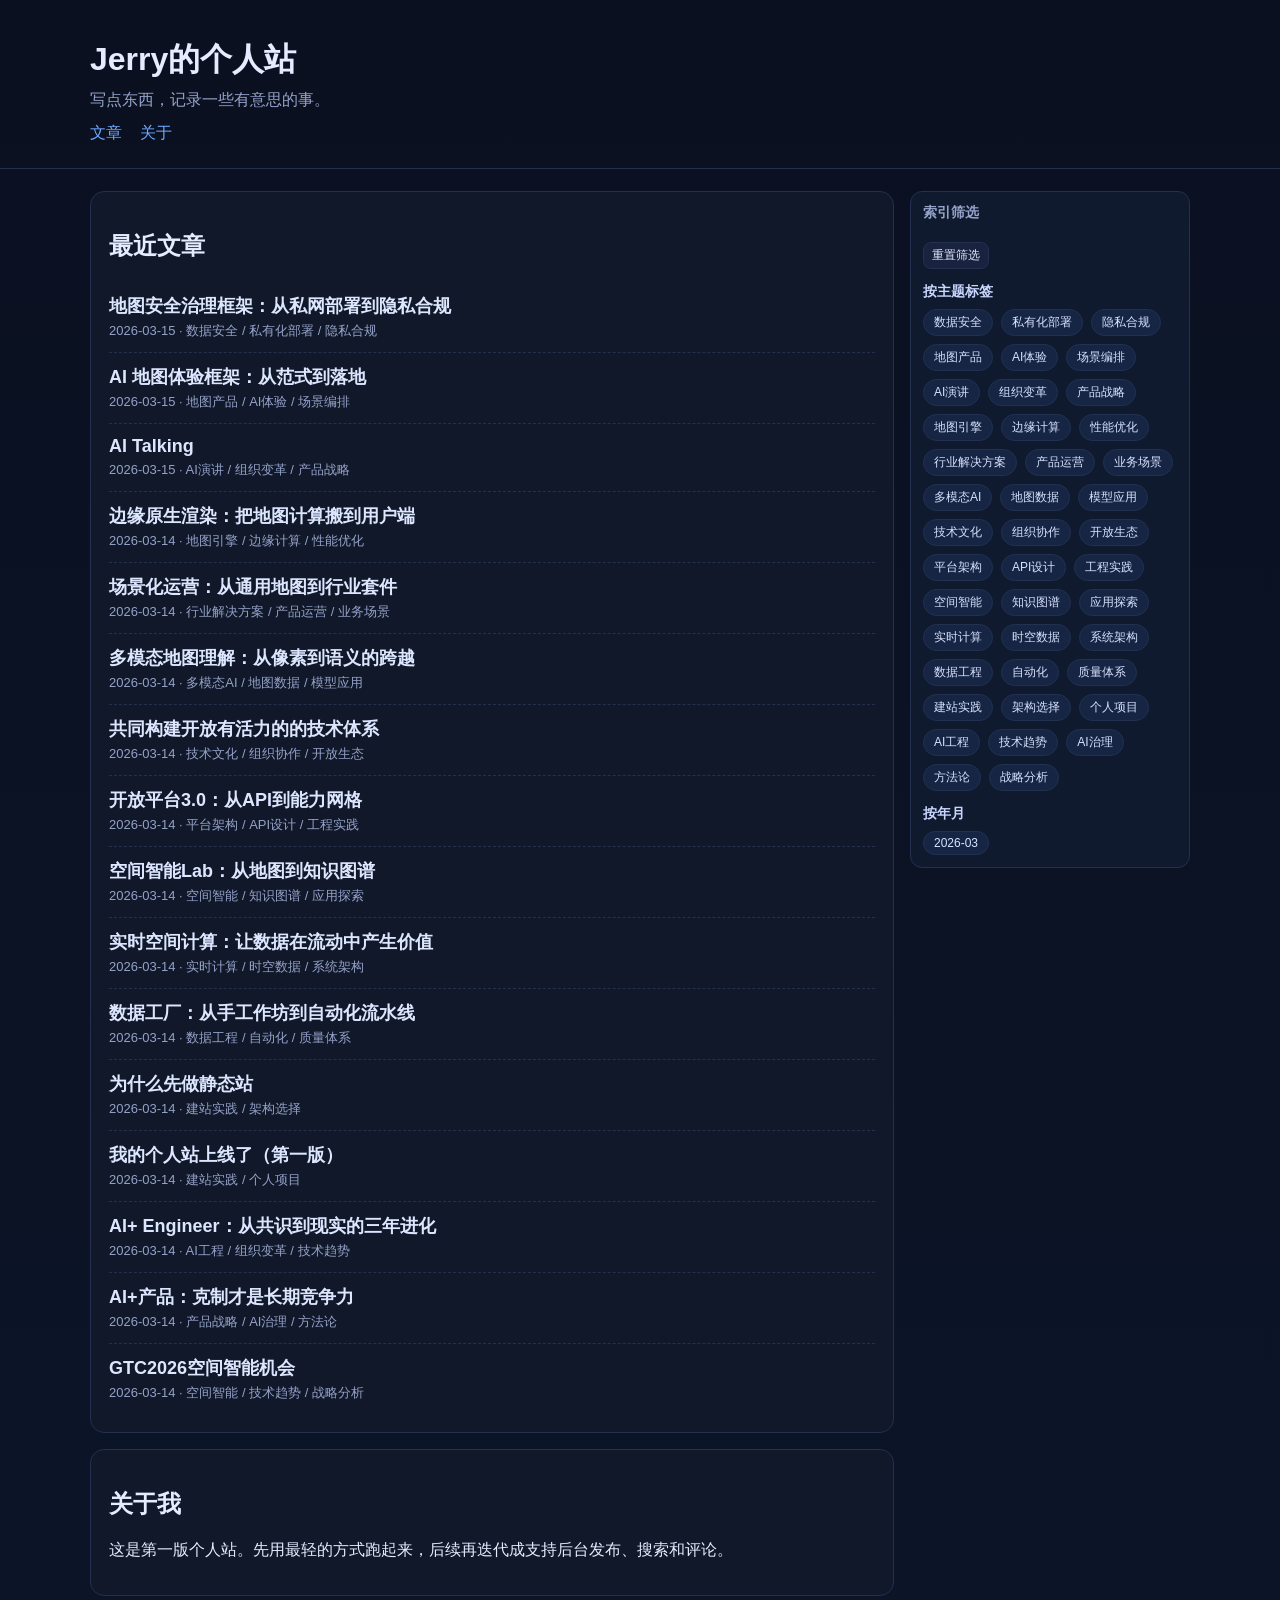
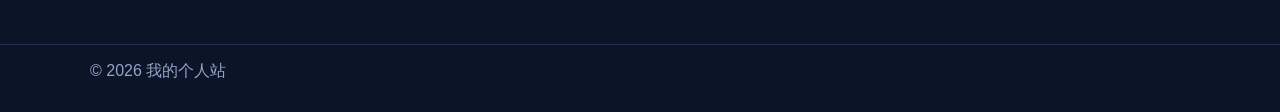
==== index.html @ ef5a6cdb "feat: embed slides inside notes viewer while keeping site header and tag index" ====
<!doctype html>
<html lang="zh-CN">
<head>
  <meta charset="UTF-8" />
  <meta name="viewport" content="width=device-width, initial-scale=1.0" />
  <title>Jerry的个人站</title>
  <meta name="description" content="记录想法、项目和日常笔记" />
  <meta http-equiv="Cache-Control" content="no-cache, no-store, must-revalidate" />
  <meta http-equiv="Pragma" content="no-cache" />
  <meta http-equiv="Expires" content="0" />
  <link rel="stylesheet" href="./styles.css?v=202603151130" />
</head>
<body>
  <header class="site-header">
    <div class="container">
      <h1>Jerry的个人站</h1>
      <p>写点东西，记录一些有意思的事。</p>
      <nav>
        <a href="#posts">文章</a>
        <a href="#about">关于</a>
      </nav>
    </div>
  </header>

  <main class="container main-layout">
    <section class="content-column">
      <section id="posts" class="card">
        <h2>最近文章</h2>
        <ul id="post-list" class="post-list"></ul>
      </section>

      <section id="viewer" class="card hidden">
        <button id="back-btn" class="btn">← 返回列表</button>
        <article id="post-content" class="markdown-body"></article>
      </section>

      <section id="about" class="card">
        <h2>关于我</h2>
        <p>这是第一版个人站。先用最轻的方式跑起来，后续再迭代成支持后台发布、搜索和评论。</p>
      </section>
    </section>

    <aside class="index-panel">
      <div class="filter-title">索引筛选</div>
      <button id="reset-filter" class="btn btn-small">重置筛选</button>

      <h3>按主题标签</h3>
      <div id="tag-filter" class="chips"></div>

      <h3>按年月</h3>
      <div id="month-filter" class="chips"></div>
    </aside>
  </main>

  <footer class="site-footer">
    <div class="container">© <span id="year"></span> 我的个人站</div>
  </footer>

  <script src="./app.js?v=202603151130"></script>
</body>
</html>
---- styles.css ----
:root {
  --bg: #0b1220;
  --card: #121b2e;
  --text: #e6ecff;
  --muted: #95a2c9;
  --accent: #6ea8ff;
  --border: #23304f;
}
* { box-sizing: border-box; }
body {
  margin: 0;
  font-family: -apple-system, BlinkMacSystemFont, "Segoe UI", Roboto, "PingFang SC", "Microsoft YaHei", sans-serif;
  background: linear-gradient(180deg, #0a1020, #0c1528);
  color: var(--text);
}
.container { width: min(1100px, 94vw); margin: 0 auto; }
.site-header {
  border-bottom: 1px solid var(--border);
  padding: 38px 0 24px;
}
.site-header h1 { margin: 0 0 8px; }
.site-header p { margin: 0 0 12px; color: var(--muted); }
.site-header nav a {
  color: var(--accent);
  text-decoration: none;
  margin-right: 14px;
}
.main-layout {
  padding: 22px 0 48px;
  display: grid;
  grid-template-columns: minmax(0, 1fr) 280px;
  gap: 16px;
  align-items: start;
}

.content-column {
  display: grid;
  gap: 16px;
}

.card {
  background: color-mix(in srgb, var(--card) 90%, black 10%);
  border: 1px solid var(--border);
  border-radius: 14px;
  padding: 18px;
}
.post-list { list-style: none; margin: 0; padding: 0; }
.post-list li { padding: 12px 0; border-bottom: 1px dashed var(--border); }
.post-list li:last-child { border-bottom: none; }
.post-link { color: #dce6ff; text-decoration: none; font-size: 18px; font-weight: 600; }
.post-meta { color: var(--muted); font-size: 13px; margin-top: 4px; }
.btn {
  border: 1px solid var(--border);
  border-radius: 8px;
  padding: 6px 10px;
  background: #17233f;
  color: var(--text);
  cursor: pointer;
}
.hidden { display: none; }
.markdown-body {
  font-size: 17px;
  line-height: 1.95;
  color: #e7edff;
}

.markdown-body h1,
.markdown-body h2,
.markdown-body h3,
.markdown-body h4 {
  margin: 1.4em 0 0.6em;
  line-height: 1.35;
  color: #f2f6ff;
}

.markdown-body h1 {
  font-size: 32px;
}

.markdown-body h2 {
  font-size: 24px;
  padding-bottom: 0.2em;
  border-bottom: 1px solid rgba(110, 168, 255, 0.25);
}

.markdown-body h3 {
  font-size: 20px;
}

.markdown-body p {
  margin: 0 0 1.05em;
  letter-spacing: 0.15px;
}

.markdown-body ul,
.markdown-body ol {
  line-height: 1.9;
  padding-left: 1.5em;
  margin: 0.5em 0 1em;
}

.markdown-body li {
  margin-bottom: 0.45em;
}

.markdown-body blockquote {
  margin: 1.15em 0;
  padding: 0.75em 1em;
  border-left: 3px solid var(--accent);
  background: #0f1a31;
  color: #d7e4ff;
  border-radius: 8px;
}

.markdown-body pre {
  background: #0c1324;
  border: 1px solid var(--border);
  padding: 14px;
  overflow: auto;
  border-radius: 10px;
  line-height: 1.7;
  margin: 0.9em 0 1.1em;
}

.markdown-body code {
  font-family: Consolas, Menlo, monospace;
}

.markdown-body :not(pre) > code {
  background: rgba(110, 168, 255, 0.16);
  border: 1px solid rgba(110, 168, 255, 0.28);
  border-radius: 6px;
  padding: 1px 6px;
  font-size: 0.9em;
}

.markdown-body a {
  color: #86b6ff;
  text-decoration: none;
  border-bottom: 1px dashed rgba(134, 182, 255, 0.5);
}

.markdown-body a:hover {
  color: #a7cbff;
}

.slide-embed-wrap {
  display: grid;
  gap: 10px;
}

.slide-embed-toolbar {
  display: flex;
  justify-content: flex-end;
}

.slide-embed-iframe {
  width: 100%;
  aspect-ratio: 16 / 9;
  border: 1px solid var(--border);
  border-radius: 12px;
  background: #0a1020;
}

.posts-grid {
  display: grid;
  grid-template-columns: minmax(0, 1fr) 290px;
  gap: 18px;
  align-items: start;
}

.index-panel {
  position: sticky;
  top: 14px;
  border: 1px solid var(--border);
  border-radius: 12px;
  padding: 14px;
  background: #0f172b;
}

.index-panel h3 {
  margin: 14px 0 10px;
  font-size: 14px;
  color: #b9c8ef;
}

.filter-title {
  font-size: 16px;
  font-weight: 700;
}

.chips {
  display: flex;
  flex-wrap: wrap;
  gap: 8px;
}

.chip {
  border: 1px solid var(--border);
  background: #17233f;
  color: #cfe0ff;
  padding: 4px 9px;
  border-radius: 999px;
  font-size: 12px;
  cursor: pointer;
}

.chip.active {
  border-color: var(--accent);
  background: #22437d;
  color: #fff;
}

.btn-small {
  margin-top: 10px;
  padding: 4px 8px;
  font-size: 12px;
}

.index-panel {
  position: sticky;
  top: 14px;
  border: 1px solid var(--border);
  border-radius: 12px;
  padding: 12px;
  background: #101a2f;
}

.index-panel .filter-title {
  font-size: 14px;
  color: var(--muted);
  margin-bottom: 10px;
}

.index-panel h3 {
  margin: 14px 0 8px;
  font-size: 14px;
  color: #c9d7ff;
}

.btn-small {
  font-size: 12px;
  padding: 4px 8px;
}

.chips {
  display: flex;
  flex-wrap: wrap;
  gap: 8px;
}

.chip {
  border: 1px solid var(--border);
  background: #162544;
  color: #d7e2ff;
  border-radius: 999px;
  padding: 4px 10px;
  font-size: 12px;
  cursor: pointer;
}

.chip.active {
  border-color: #6ea8ff;
  background: #214a86;
  color: #fff;
}

@media (max-width: 900px) {
  .main-layout {
    grid-template-columns: 1fr;
  }

  .index-panel {
    position: static;
    order: -1;
  }
}

.site-footer {
  border-top: 1px solid var(--border);
  color: var(--muted);
  padding: 16px 0 30px;
}

@media (max-width: 980px) {
  .posts-grid {
    grid-template-columns: 1fr;
  }

  .index-panel {
    position: static;
  }
}
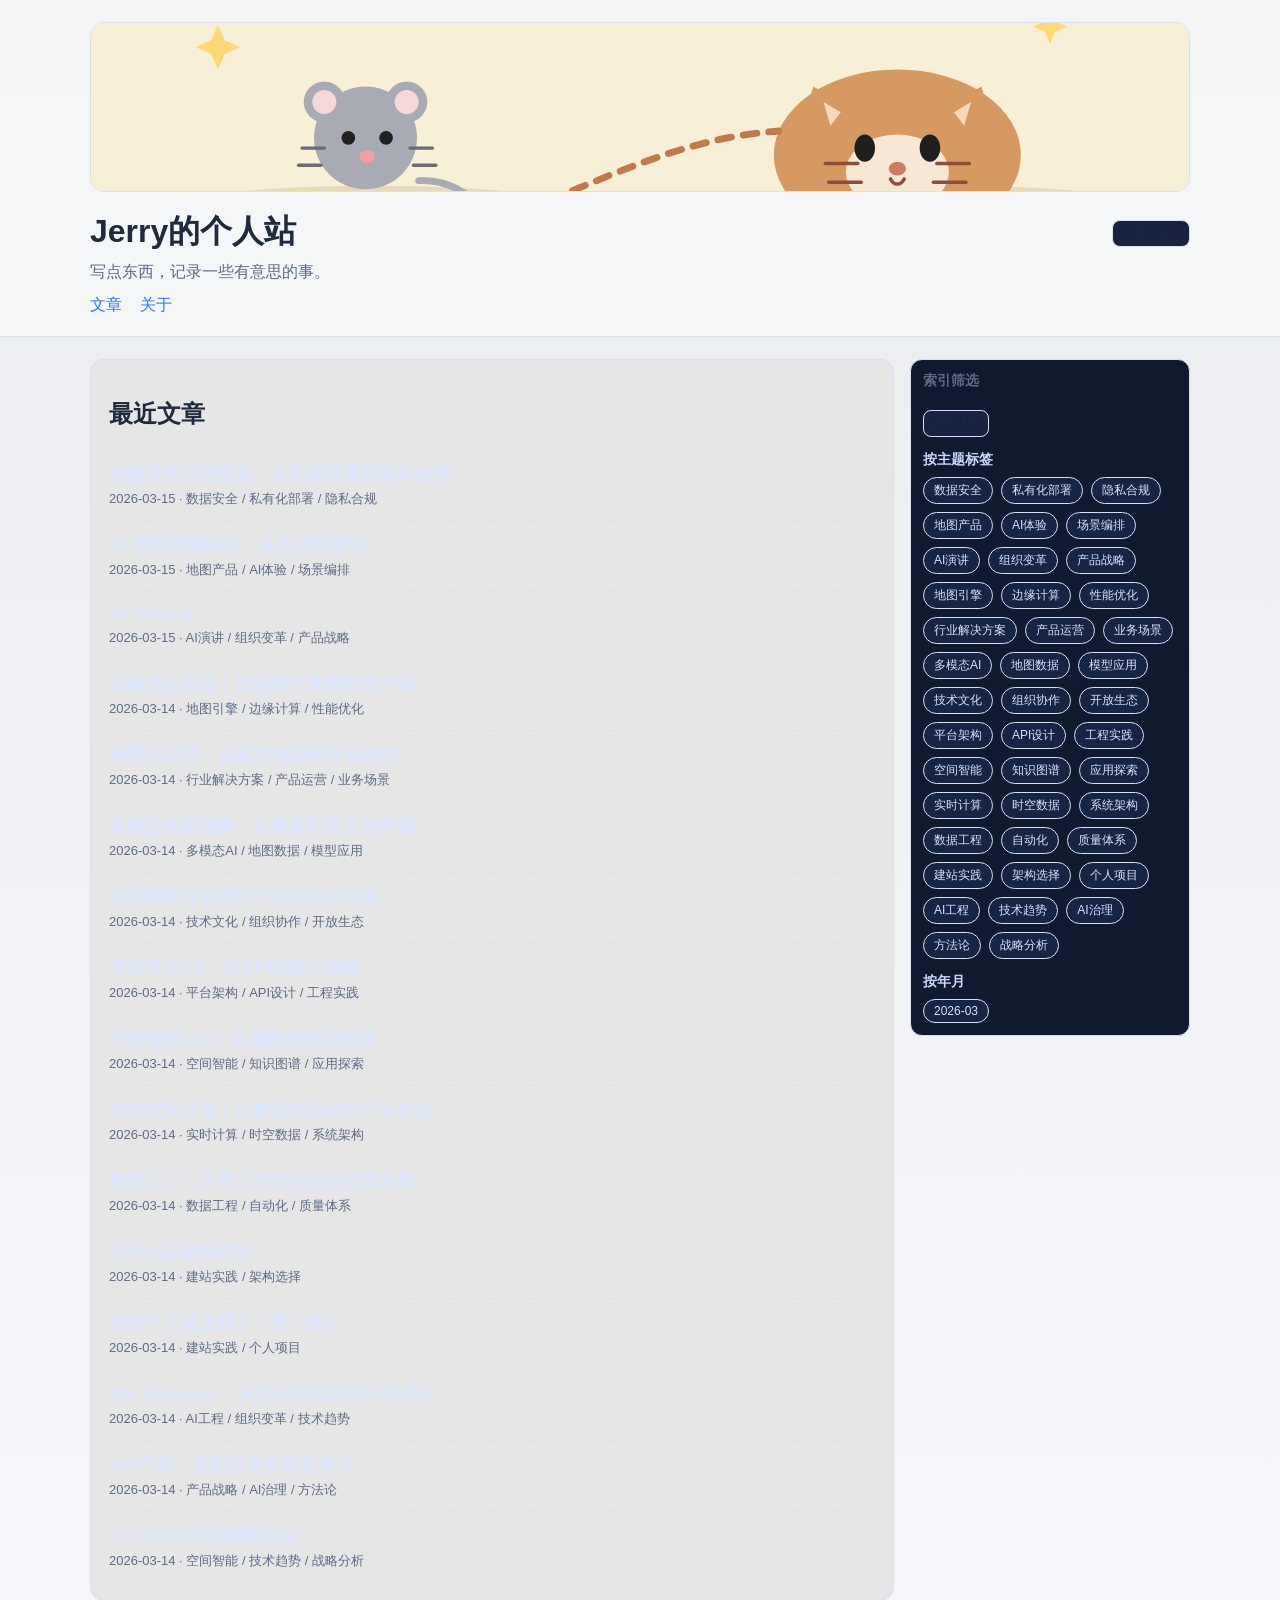
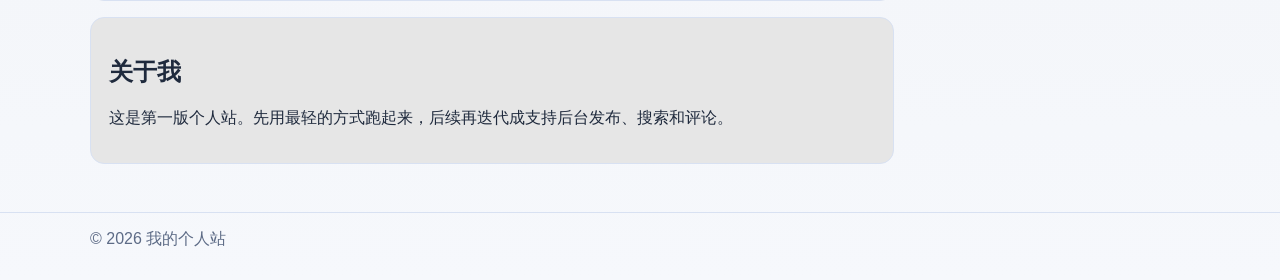
==== commit c627d195: "feat: add original cartoon header, mouse favicon, and auto day/night theme toggle" ====
--- a/index.html
+++ b/index.html
@@ -8,13 +8,20 @@
   <meta http-equiv="Cache-Control" content="no-cache, no-store, must-revalidate" />
   <meta http-equiv="Pragma" content="no-cache" />
   <meta http-equiv="Expires" content="0" />
-  <link rel="stylesheet" href="./styles.css?v=202603151130" />
+  <link rel="icon" type="image/svg+xml" href="./assets/mouse-favicon.svg" />
+  <link rel="stylesheet" href="./styles.css?v=202603151210" />
 </head>
 <body>
   <header class="site-header">
     <div class="container">
-      <h1>Jerry的个人站</h1>
-      <p>写点东西，记录一些有意思的事。</p>
+      <img class="header-banner" src="./assets/cat-mouse-banner.svg" alt="卡通风格猫追老鼠横幅插画（原创）" />
+      <div class="site-title-row">
+        <div>
+          <h1>Jerry的个人站</h1>
+          <p>写点东西，记录一些有意思的事。</p>
+        </div>
+        <button id="theme-toggle" class="btn btn-small" type="button">主题：自动</button>
+      </div>
       <nav>
         <a href="#posts">文章</a>
         <a href="#about">关于</a>
@@ -30,7 +37,11 @@
       </section>
 
       <section id="viewer" class="card hidden">
-        <button id="back-btn" class="btn">← 返回列表</button>
+        <div class="viewer-toolbar">
+          <button id="back-btn" class="btn">← 返回列表</button>
+          <button id="export-pdf-btn" class="btn btn-small">导出PDF</button>
+          <button id="wechat-btn" class="btn btn-small">公众号稿</button>
+        </div>
         <article id="post-content" class="markdown-body"></article>
       </section>
 
@@ -56,6 +67,6 @@
     <div class="container">© <span id="year"></span> 我的个人站</div>
   </footer>
 
-  <script src="./app.js?v=202603151130"></script>
+  <script src="./app.js?v=202603151210"></script>
 </body>
 </html>
--- a/styles.css
+++ b/styles.css
@@ -5,19 +5,49 @@
   --muted: #95a2c9;
   --accent: #6ea8ff;
   --border: #23304f;
-}
+  --header-bg: transparent;
+}
+
+body[data-theme='light'] {
+  --bg: #f6f8fc;
+  --card: #ffffff;
+  --text: #1f2a3d;
+  --muted: #5d6b86;
+  --accent: #2f73ff;
+  --border: #d8e1f2;
+  --header-bg: rgba(255,255,255,0.45);
+}
+
 * { box-sizing: border-box; }
 body {
   margin: 0;
   font-family: -apple-system, BlinkMacSystemFont, "Segoe UI", Roboto, "PingFang SC", "Microsoft YaHei", sans-serif;
-  background: linear-gradient(180deg, #0a1020, #0c1528);
+  background: linear-gradient(180deg, color-mix(in srgb, var(--bg) 95%, #000 5%), var(--bg));
   color: var(--text);
 }
 .container { width: min(1100px, 94vw); margin: 0 auto; }
 .site-header {
   border-bottom: 1px solid var(--border);
-  padding: 38px 0 24px;
-}
+  padding: 22px 0 20px;
+  background: var(--header-bg);
+}
+
+.header-banner {
+  width: 100%;
+  max-height: 170px;
+  object-fit: cover;
+  border: 1px solid var(--border);
+  border-radius: 14px;
+  margin-bottom: 14px;
+}
+
+.site-title-row {
+  display: flex;
+  justify-content: space-between;
+  align-items: flex-start;
+  gap: 10px;
+}
+
 .site-header h1 { margin: 0 0 8px; }
 .site-header p { margin: 0 0 12px; color: var(--muted); }
 .site-header nav a {
@@ -144,14 +174,15 @@
   color: #a7cbff;
 }
 
+.viewer-toolbar {
+  display: flex;
+  gap: 8px;
+  align-items: center;
+  margin-bottom: 12px;
+}
+
 .slide-embed-wrap {
   display: grid;
-  gap: 10px;
-}
-
-.slide-embed-toolbar {
-  display: flex;
-  justify-content: flex-end;
 }
 
 .slide-embed-iframe {
@@ -160,6 +191,7 @@
   border: 1px solid var(--border);
   border-radius: 12px;
   background: #0a1020;
+  overflow: hidden;
 }
 
 .posts-grid {
@@ -270,6 +302,10 @@
     grid-template-columns: 1fr;
   }
 
+  .site-title-row {
+    flex-direction: column;
+  }
+
   .index-panel {
     position: static;
     order: -1;
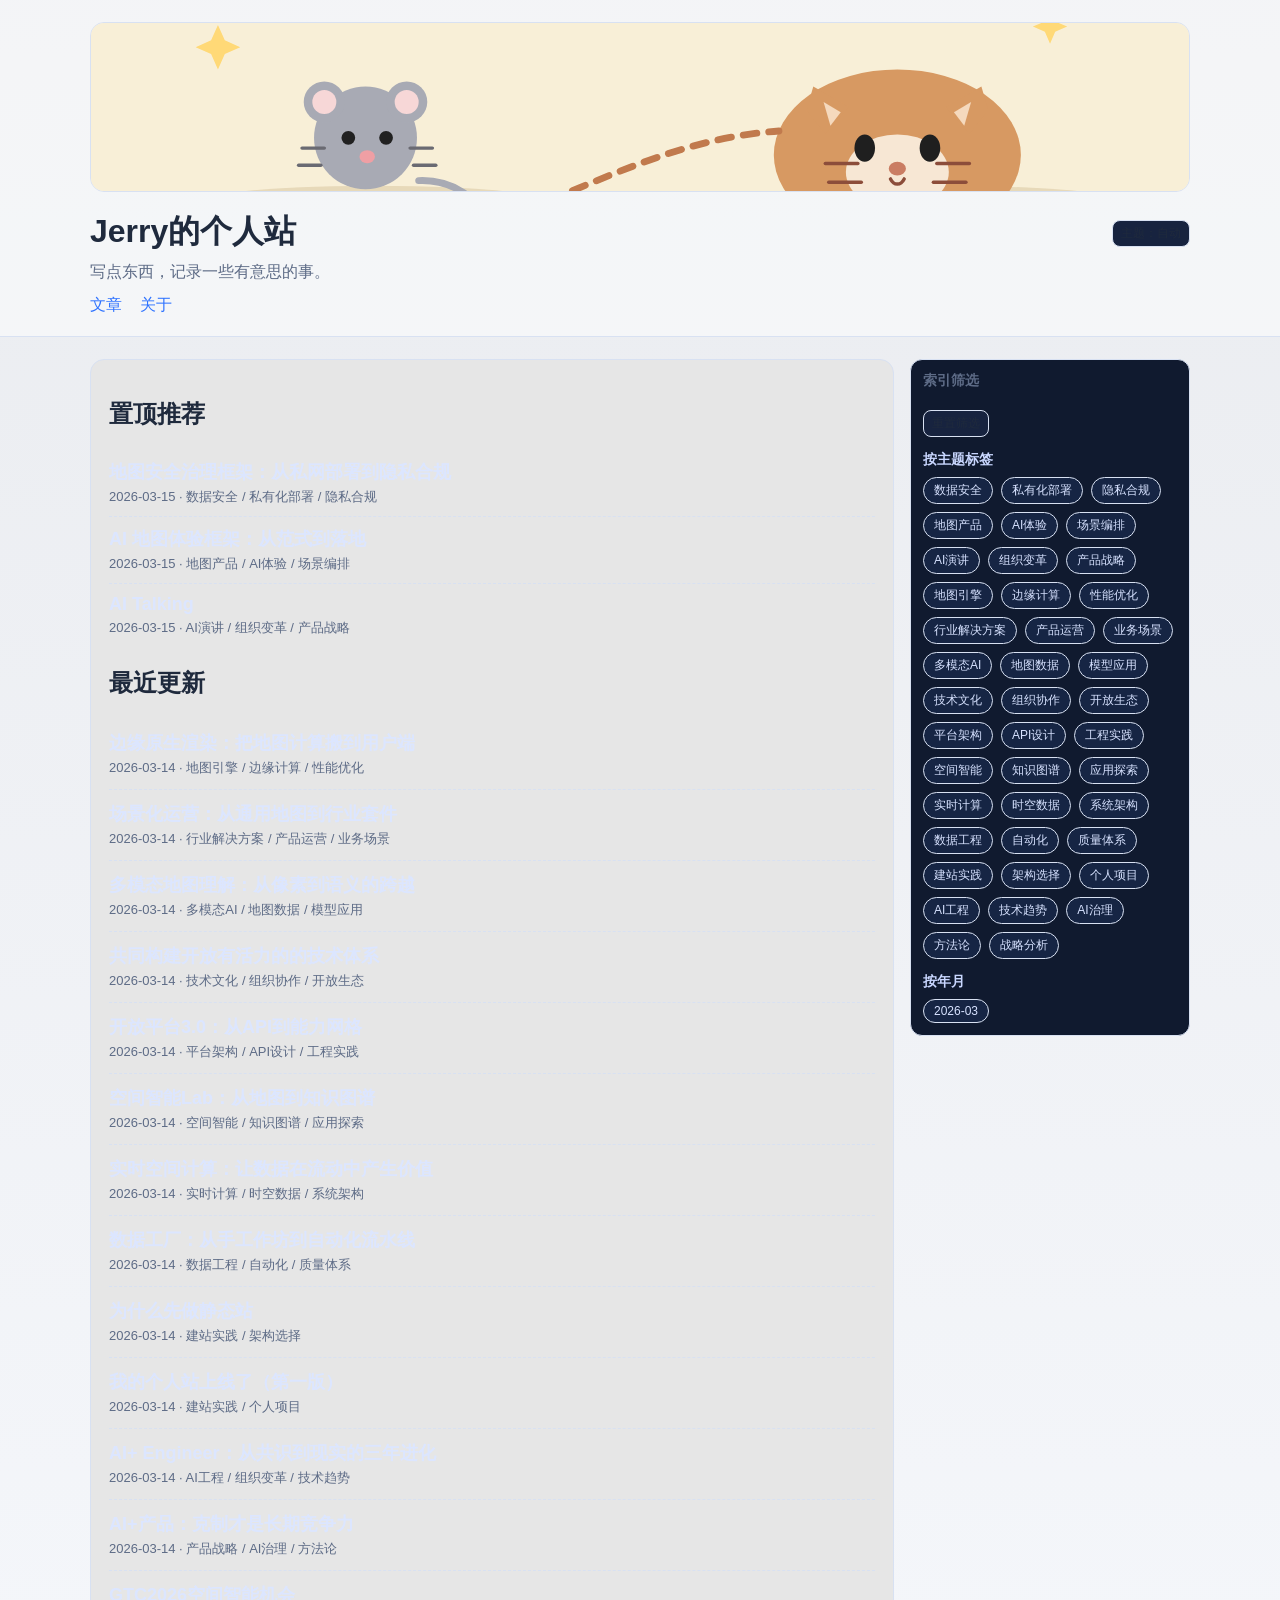
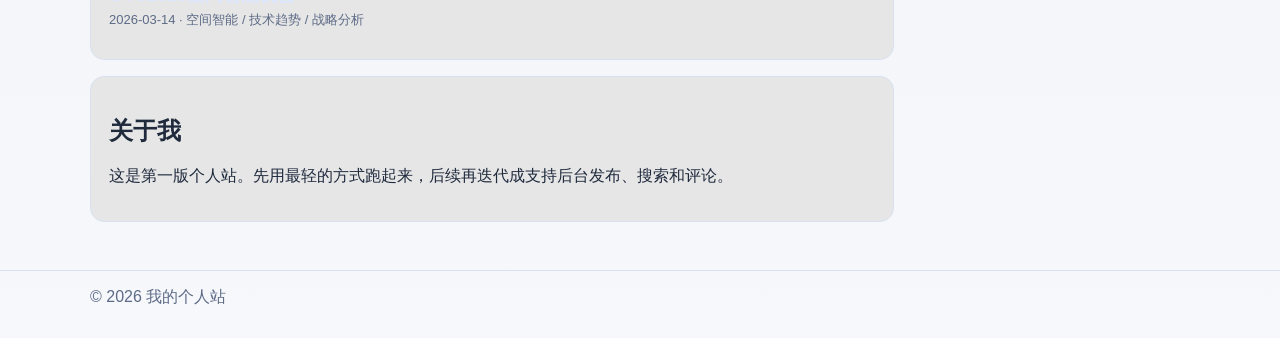
==== commit 6156b18b: "feat: add featured section and in-view 3-point summary action" ====
--- a/index.html
+++ b/index.html
@@ -9,7 +9,7 @@
   <meta http-equiv="Pragma" content="no-cache" />
   <meta http-equiv="Expires" content="0" />
   <link rel="icon" type="image/svg+xml" href="./assets/mouse-favicon.svg" />
-  <link rel="stylesheet" href="./styles.css?v=202603151210" />
+  <link rel="stylesheet" href="./styles.css?v=202603151158" />
 </head>
 <body>
   <header class="site-header">
@@ -32,15 +32,22 @@
   <main class="container main-layout">
     <section class="content-column">
       <section id="posts" class="card">
-        <h2>最近文章</h2>
+        <h2>置顶推荐</h2>
+        <ul id="featured-list" class="post-list post-list-featured"></ul>
+        <h2>最近更新</h2>
         <ul id="post-list" class="post-list"></ul>
       </section>
 
       <section id="viewer" class="card hidden">
         <div class="viewer-toolbar">
-          <button id="back-btn" class="btn">← 返回列表</button>
-          <button id="export-pdf-btn" class="btn btn-small">导出PDF</button>
-          <button id="wechat-btn" class="btn btn-small">公众号稿</button>
+          <div class="viewer-toolbar-left">
+            <button id="back-btn" class="btn">← 返回列表</button>
+          </div>
+          <div class="viewer-toolbar-right">
+            <button id="export-pdf-btn" class="btn">导出PDF</button>
+            <button id="wechat-btn" class="btn">公众号稿</button>
+            <button id="summary-btn" class="btn">3条摘要</button>
+          </div>
         </div>
         <article id="post-content" class="markdown-body"></article>
       </section>
@@ -67,6 +74,6 @@
     <div class="container">© <span id="year"></span> 我的个人站</div>
   </footer>
 
-  <script src="./app.js?v=202603151210"></script>
+  <script src="./app.js?v=202603151158"></script>
 </body>
 </html>
--- a/styles.css
+++ b/styles.css
@@ -77,6 +77,8 @@
 .post-list { list-style: none; margin: 0; padding: 0; }
 .post-list li { padding: 12px 0; border-bottom: 1px dashed var(--border); }
 .post-list li:last-child { border-bottom: none; }
+.post-list-featured { margin-bottom: 10px; }
+.post-list-featured li { padding: 10px 0; }
 .post-link { color: #dce6ff; text-decoration: none; font-size: 18px; font-weight: 600; }
 .post-meta { color: var(--muted); font-size: 13px; margin-top: 4px; }
 .btn {
@@ -176,9 +178,22 @@
 
 .viewer-toolbar {
   display: flex;
+  justify-content: space-between;
+  align-items: center;
+  gap: 10px;
+  margin-bottom: 12px;
+}
+
+.viewer-toolbar-left,
+.viewer-toolbar-right {
+  display: flex;
+  align-items: center;
   gap: 8px;
-  align-items: center;
-  margin-bottom: 12px;
+}
+
+.viewer-toolbar-right {
+  margin-left: auto;
+  justify-content: flex-end;
 }
 
 .slide-embed-wrap {
@@ -306,6 +321,14 @@
     flex-direction: column;
   }
 
+  .viewer-toolbar {
+    flex-wrap: wrap;
+  }
+
+  .viewer-toolbar-right {
+    width: 100%;
+  }
+
   .index-panel {
     position: static;
     order: -1;
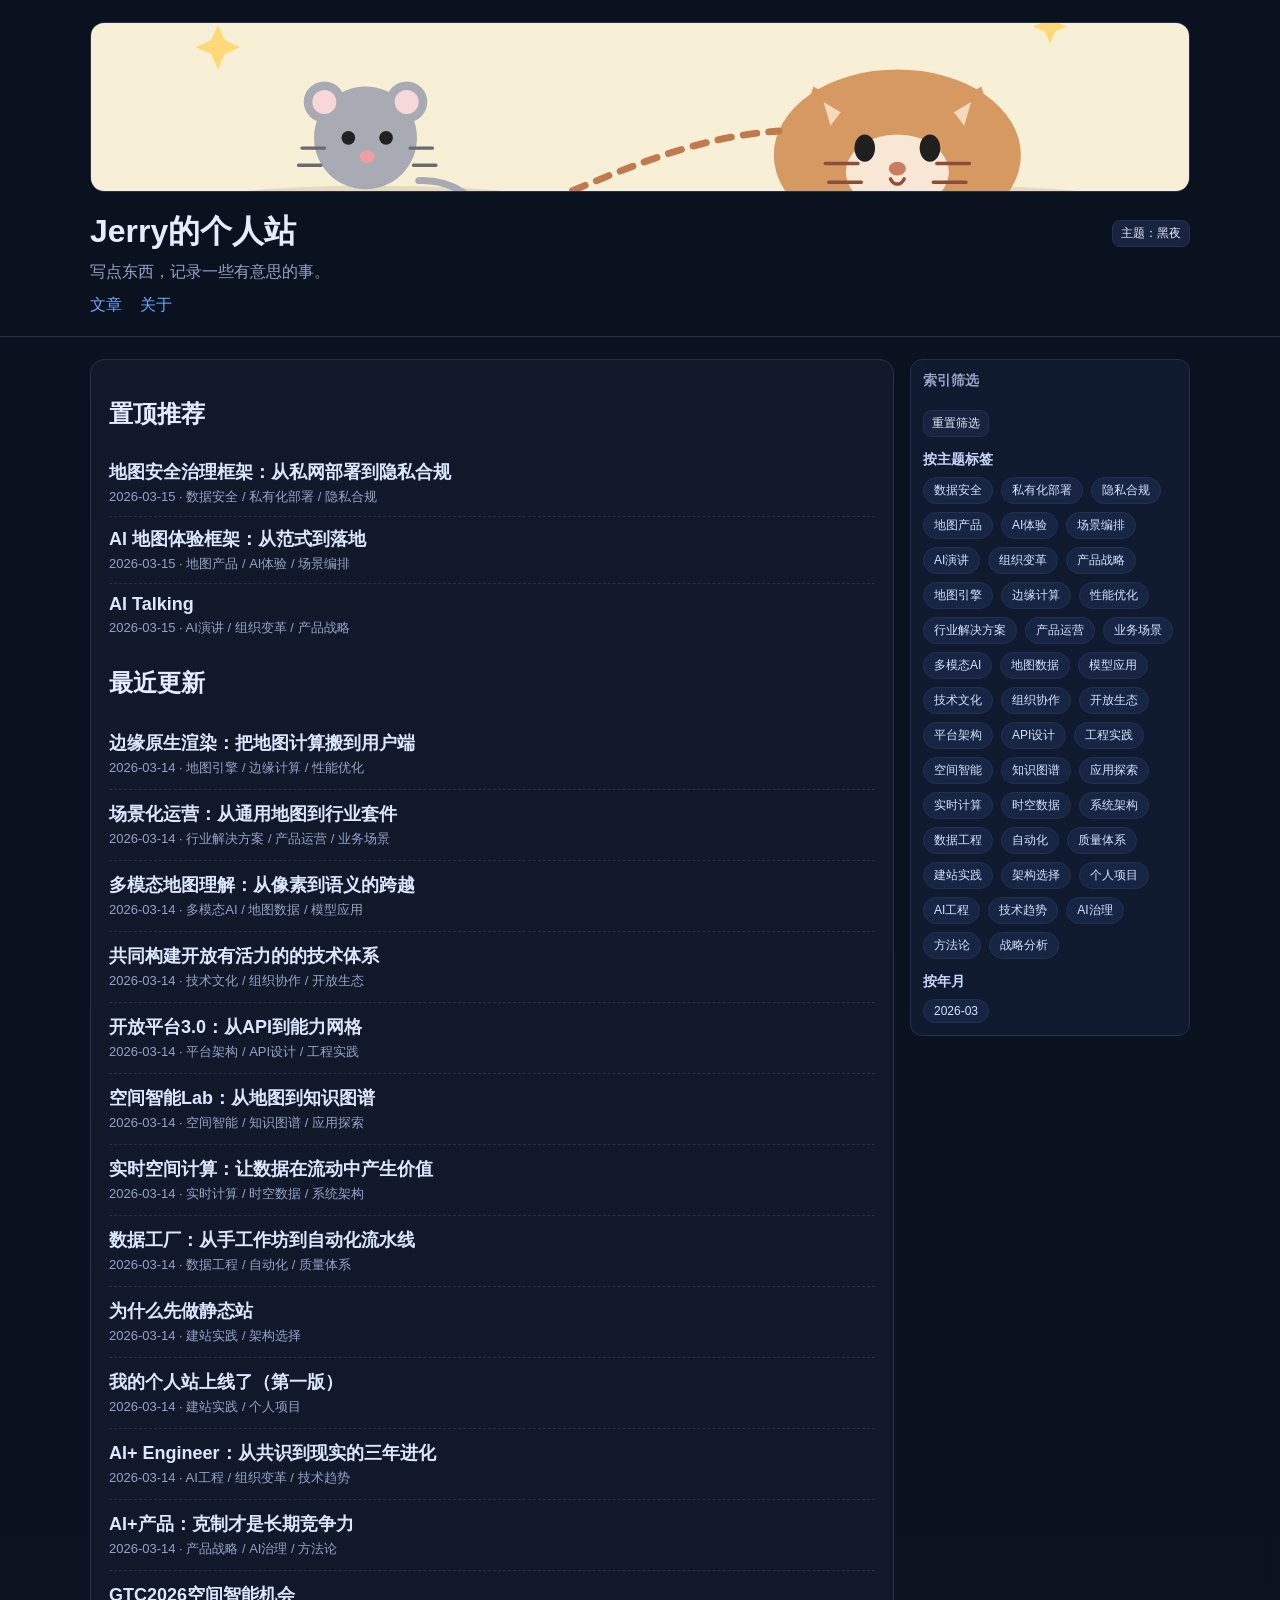
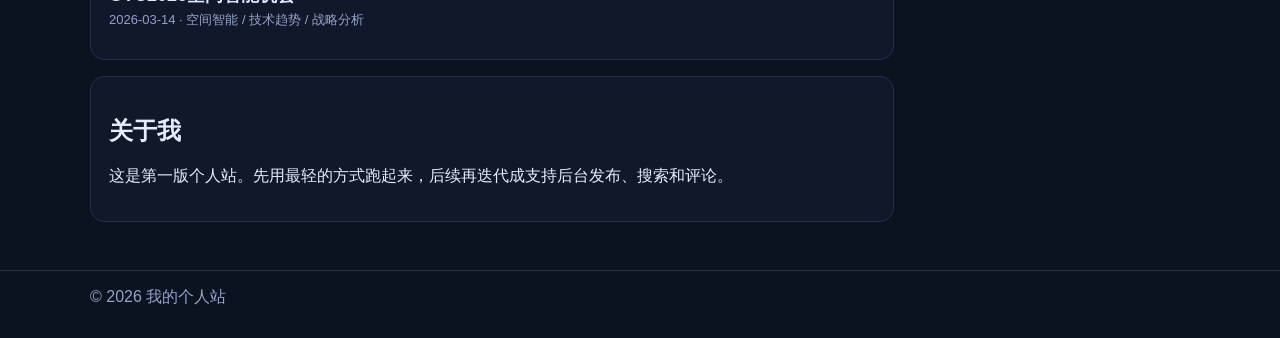
==== commit c810c1e1: "fix: manual-only theme toggle and improve light-theme readability" ====
--- a/index.html
+++ b/index.html
@@ -9,7 +9,7 @@
   <meta http-equiv="Pragma" content="no-cache" />
   <meta http-equiv="Expires" content="0" />
   <link rel="icon" type="image/svg+xml" href="./assets/mouse-favicon.svg" />
-  <link rel="stylesheet" href="./styles.css?v=202603151158" />
+  <link rel="stylesheet" href="./styles.css?v=202603151205" />
 </head>
 <body>
   <header class="site-header">
@@ -20,7 +20,7 @@
           <h1>Jerry的个人站</h1>
           <p>写点东西，记录一些有意思的事。</p>
         </div>
-        <button id="theme-toggle" class="btn btn-small" type="button">主题：自动</button>
+        <button id="theme-toggle" class="btn btn-small" type="button">主题：黑夜</button>
       </div>
       <nav>
         <a href="#posts">文章</a>
@@ -74,6 +74,6 @@
     <div class="container">© <span id="year"></span> 我的个人站</div>
   </footer>
 
-  <script src="./app.js?v=202603151158"></script>
+  <script src="./app.js?v=202603151205"></script>
 </body>
 </html>
--- a/styles.css
+++ b/styles.css
@@ -18,6 +18,58 @@
   --header-bg: rgba(255,255,255,0.45);
 }
 
+body[data-theme='light'] .card {
+  background: #ffffff;
+}
+
+body[data-theme='light'] .post-link {
+  color: #1c2f52;
+}
+
+body[data-theme='light'] .btn {
+  background: #edf3ff;
+  color: #1f2a3d;
+}
+
+body[data-theme='light'] .markdown-body {
+  color: #27344d;
+}
+
+body[data-theme='light'] .markdown-body h1,
+body[data-theme='light'] .markdown-body h2,
+body[data-theme='light'] .markdown-body h3,
+body[data-theme='light'] .markdown-body h4 {
+  color: #13233d;
+}
+
+body[data-theme='light'] .markdown-body blockquote {
+  background: #f2f6ff;
+  color: #354968;
+}
+
+body[data-theme='light'] .markdown-body pre {
+  background: #f5f8ff;
+}
+
+body[data-theme='light'] .index-panel {
+  background: #f7faff;
+}
+
+body[data-theme='light'] .index-panel h3 {
+  color: #465f87;
+}
+
+body[data-theme='light'] .chip {
+  background: #eef3ff;
+  color: #38527c;
+}
+
+body[data-theme='light'] .chip.active {
+  background: #2f73ff;
+  border-color: #2f73ff;
+  color: #fff;
+}
+
 * { box-sizing: border-box; }
 body {
   margin: 0;
@@ -207,6 +259,11 @@
   border-radius: 12px;
   background: #0a1020;
   overflow: hidden;
+  scrollbar-width: none;
+}
+
+.slide-embed-iframe::-webkit-scrollbar {
+  display: none;
 }
 
 .posts-grid {
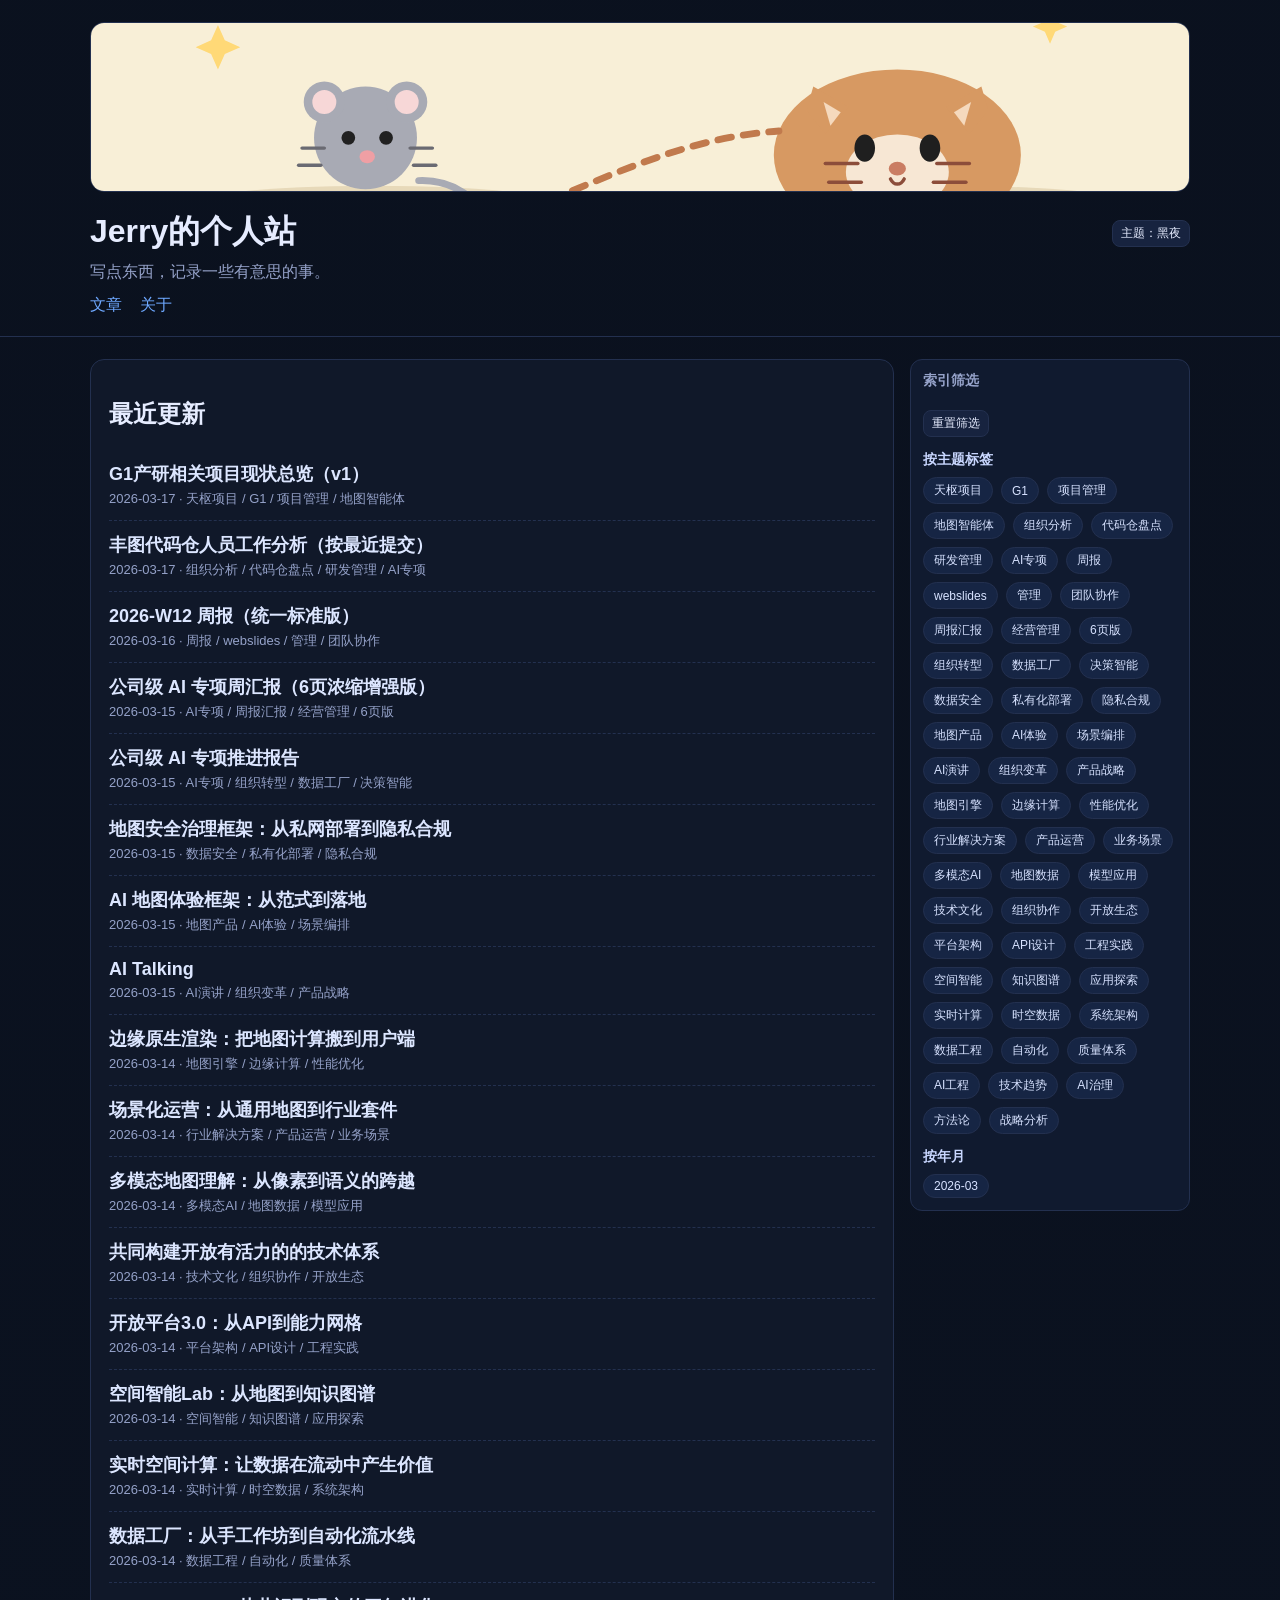
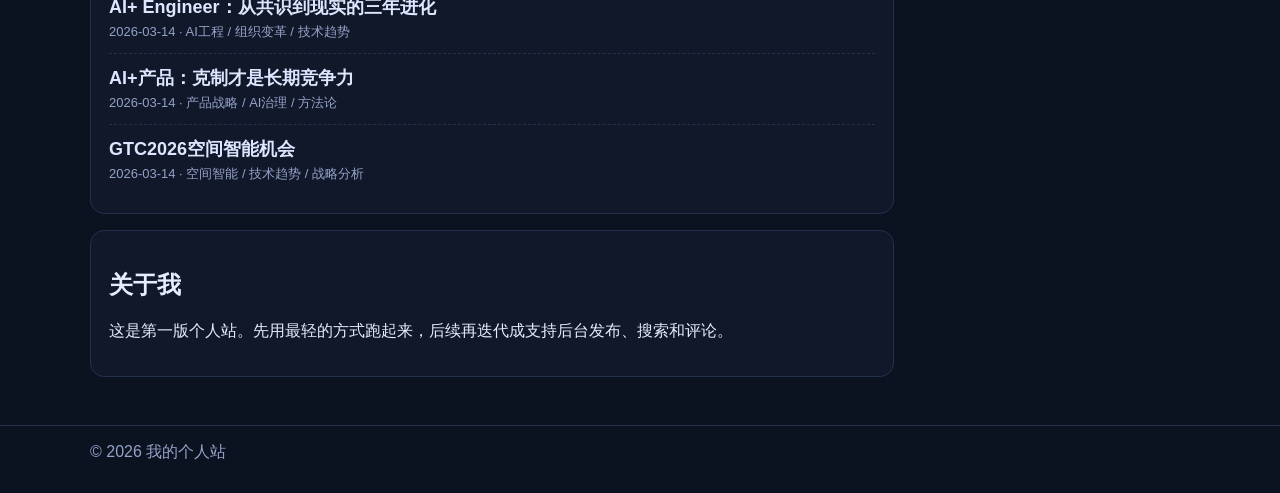
==== commit f86eadd6: "feat(ui): remove featured section and show single latest list" ====
--- a/index.html
+++ b/index.html
@@ -32,8 +32,6 @@
   <main class="container main-layout">
     <section class="content-column">
       <section id="posts" class="card">
-        <h2>置顶推荐</h2>
-        <ul id="featured-list" class="post-list post-list-featured"></ul>
         <h2>最近更新</h2>
         <ul id="post-list" class="post-list"></ul>
       </section>
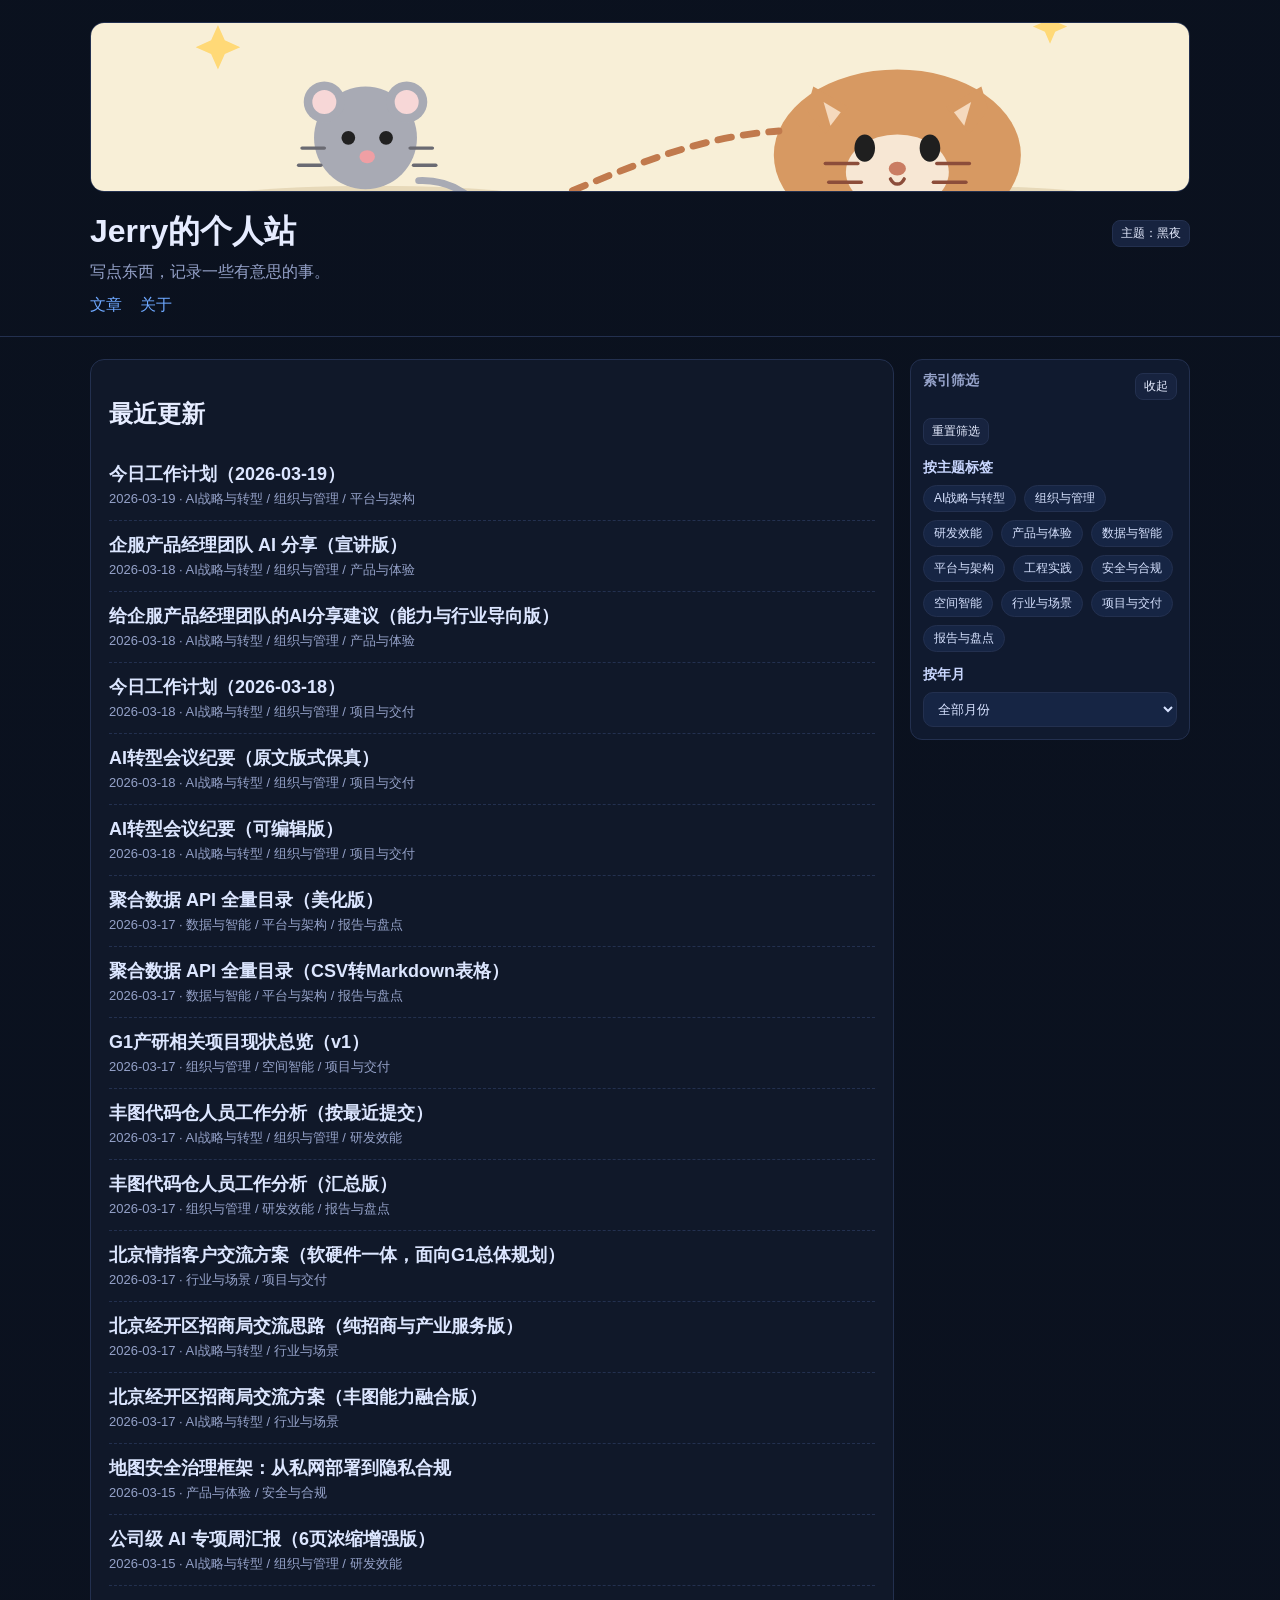
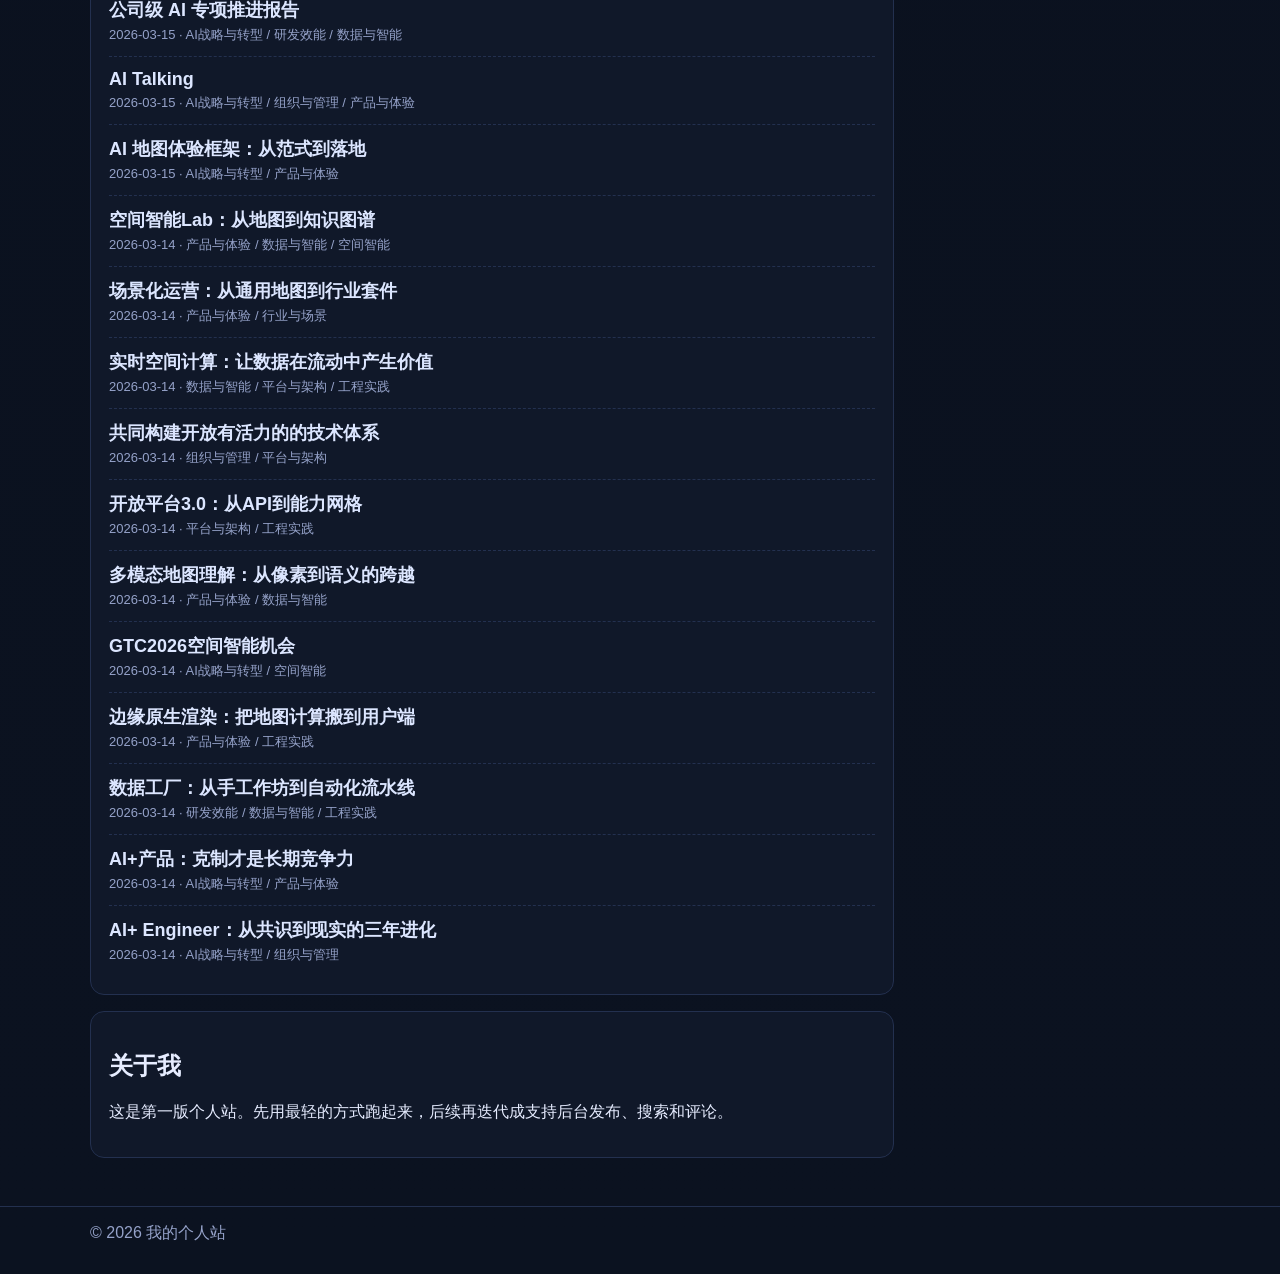
==== commit 6f1e4173: "feat(mobile): optimize filter panel with collapse, tag truncation, and month select" ====
--- a/index.html
+++ b/index.html
@@ -56,15 +56,22 @@
       </section>
     </section>
 
-    <aside class="index-panel">
-      <div class="filter-title">索引筛选</div>
-      <button id="reset-filter" class="btn btn-small">重置筛选</button>
+    <aside id="index-panel" class="index-panel">
+      <div class="index-panel-head">
+        <div class="filter-title">索引筛选</div>
+        <button id="filter-toggle" class="btn btn-small filter-toggle-btn" type="button" aria-expanded="true">收起</button>
+      </div>
 
-      <h3>按主题标签</h3>
-      <div id="tag-filter" class="chips"></div>
+      <div class="index-panel-body" id="index-panel-body">
+        <button id="reset-filter" class="btn btn-small">重置筛选</button>
 
-      <h3>按年月</h3>
-      <div id="month-filter" class="chips"></div>
+        <h3>按主题标签</h3>
+        <div id="tag-filter" class="chips"></div>
+        <button id="tag-more" class="btn btn-small tag-more-btn hidden" type="button">展开更多标签</button>
+
+        <h3>按年月</h3>
+        <select id="month-filter" class="month-select" aria-label="按年月筛选"></select>
+      </div>
     </aside>
   </main>
 
@@ -72,6 +79,6 @@
     <div class="container">© <span id="year"></span> 我的个人站</div>
   </footer>
 
-  <script src="./app.js?v=202603151205"></script>
+  <script src="./app.js?v=202603181145"></script>
 </body>
 </html>
--- a/styles.css
+++ b/styles.css
@@ -146,6 +146,8 @@
   font-size: 17px;
   line-height: 1.95;
   color: #e7edff;
+  width: 100%;
+  overflow-x: hidden;
 }
 
 .markdown-body h1,
@@ -228,6 +230,71 @@
   color: #a7cbff;
 }
 
+.table-wrap {
+  width: 100%;
+  max-width: 100%;
+  overflow-x: auto;
+  -webkit-overflow-scrolling: touch;
+  margin: 0.8em 0 1.1em;
+  border: 1px solid var(--border);
+  border-radius: 10px;
+}
+
+.md-table {
+  width: max-content;
+  min-width: 100%;
+  border-collapse: collapse;
+  font-size: clamp(12px, 0.72vw, 14px);
+  line-height: 1.5;
+}
+
+.md-table thead th {
+  position: sticky;
+  top: 0;
+  background: #13203a;
+  color: #dfe9ff;
+  font-weight: 700;
+}
+
+.md-table th,
+.md-table td {
+  border-bottom: 1px solid var(--border);
+  padding: clamp(6px, 0.55vw, 9px) clamp(8px, 0.65vw, 12px);
+  text-align: left;
+  vertical-align: top;
+}
+
+.md-table tbody tr:nth-child(2n) {
+  background: rgba(134, 182, 255, 0.04);
+}
+
+/* 1920x1080 及常见桌面分辨率下的表格列宽约束 */
+@media (min-width: 1366px) {
+  .md-table th:nth-child(1),
+  .md-table td:nth-child(1) { width: 20%; }
+
+  .md-table th:nth-child(2),
+  .md-table td:nth-child(2) { width: 8%; }
+
+  .md-table th:nth-child(3),
+  .md-table td:nth-child(3) { width: 25%; }
+
+  .md-table th:nth-child(4),
+  .md-table td:nth-child(4) { width: 25%; }
+
+  .md-table th:nth-child(5),
+  .md-table td:nth-child(5) { width: 10%; }
+
+  .md-table th:nth-child(6),
+  .md-table td:nth-child(6) { width: 12%; }
+}
+
+/* 超长文本折行，避免把整表撑爆 */
+.md-table td,
+.md-table th {
+  word-break: break-word;
+}
+
 .viewer-toolbar {
   display: flex;
   justify-content: space-between;
@@ -282,6 +349,50 @@
   background: #0f172b;
 }
 
+body.viewing-post .main-layout {
+  grid-template-columns: minmax(0, 1fr);
+}
+
+body.viewing-post .index-panel {
+  display: none;
+}
+
+/* 仅在大屏表格场景下收窄阅读区（正常文章保持原比例） */
+body.viewing-post .markdown-body .table-wrap {
+  width: 100%;
+  max-width: 100%;
+  margin-left: auto;
+  margin-right: auto;
+}
+
+@media (min-width: 1200px) {
+  body.viewing-post .markdown-body .table-wrap {
+    width: min(66vw, 980px);
+  }
+}
+
+/* 表格区域可换行，避免横向撑开 */
+body.viewing-post .markdown-body .table-wrap .md-table {
+  width: 100%;
+  min-width: 0;
+  table-layout: fixed;
+}
+
+body.viewing-post .markdown-body .table-wrap .md-table th,
+body.viewing-post .markdown-body .table-wrap .md-table td {
+  white-space: normal;
+  word-break: break-word;
+}
+
+/* fallback: even if JS class not applied, hide right panel when viewer is active */
+.main-layout:has(#viewer:not(.hidden)) {
+  grid-template-columns: minmax(0, 1fr);
+}
+
+.main-layout:has(#viewer:not(.hidden)) .index-panel {
+  display: none;
+}
+
 .index-panel h3 {
   margin: 14px 0 10px;
   font-size: 14px;
@@ -330,6 +441,26 @@
   background: #101a2f;
 }
 
+.index-panel-head {
+  display: flex;
+  align-items: center;
+  justify-content: space-between;
+  gap: 8px;
+}
+
+.index-panel-body {
+  margin-top: 8px;
+}
+
+.index-panel.collapsed-desktop .index-panel-body {
+  display: none;
+}
+
+.filter-toggle-btn,
+.tag-more-btn {
+  margin-top: 0;
+}
+
 .index-panel .filter-title {
   font-size: 14px;
   color: var(--muted);
@@ -369,6 +500,21 @@
   color: #fff;
 }
 
+.month-select {
+  width: 100%;
+  border: 1px solid var(--border);
+  border-radius: 10px;
+  background: #162544;
+  color: #d7e2ff;
+  padding: 8px 10px;
+  font-size: 13px;
+}
+
+body[data-theme='light'] .month-select {
+  background: #eef3ff;
+  color: #38527c;
+}
+
 @media (max-width: 900px) {
   .main-layout {
     grid-template-columns: 1fr;
@@ -389,6 +535,32 @@
   .index-panel {
     position: static;
     order: -1;
+    padding: 10px 12px;
+  }
+
+  .index-panel .filter-title {
+    margin-bottom: 0;
+  }
+
+  .index-panel-body {
+    margin-top: 10px;
+  }
+
+  .index-panel.collapsed-mobile .index-panel-body {
+    display: none;
+  }
+
+  .index-panel.collapsed-mobile {
+    margin-bottom: 2px;
+  }
+
+  .chips {
+    gap: 6px;
+  }
+
+  .chip {
+    padding: 4px 9px;
+    font-size: 12px;
   }
 }
 
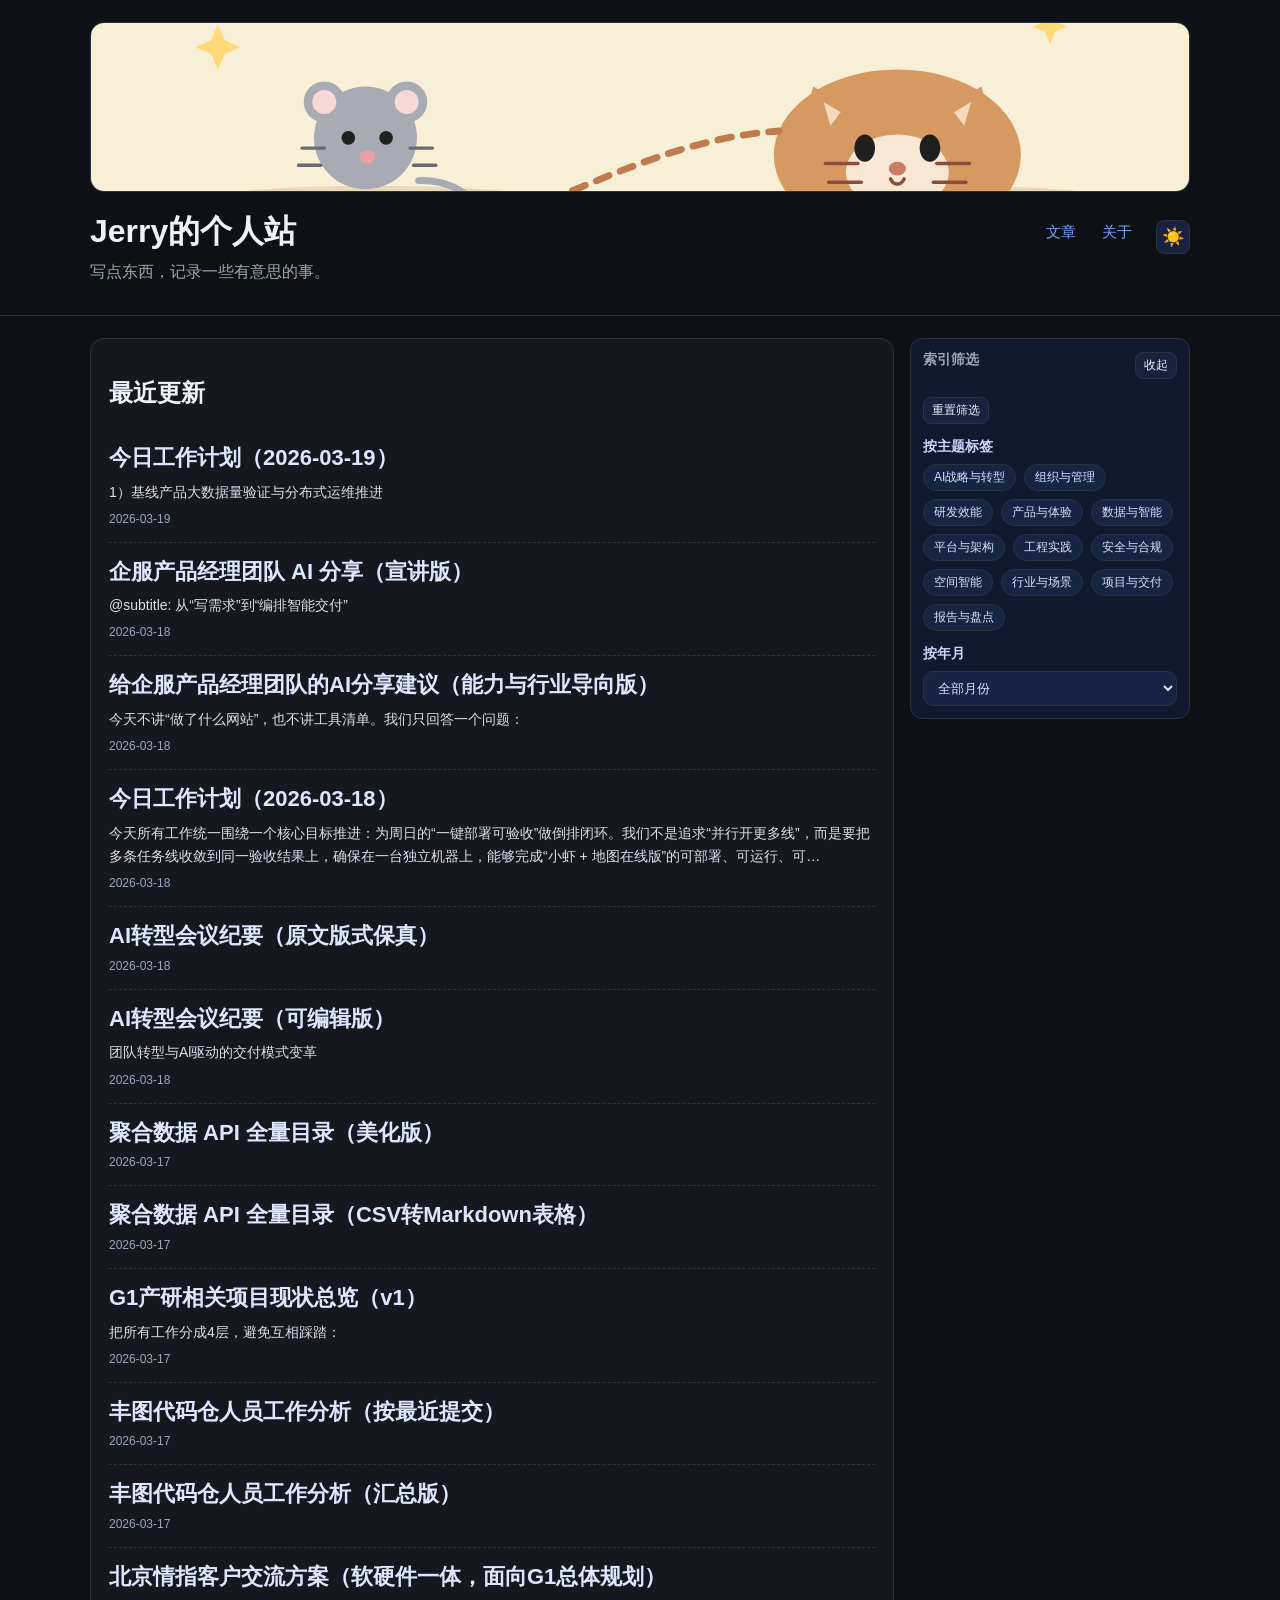
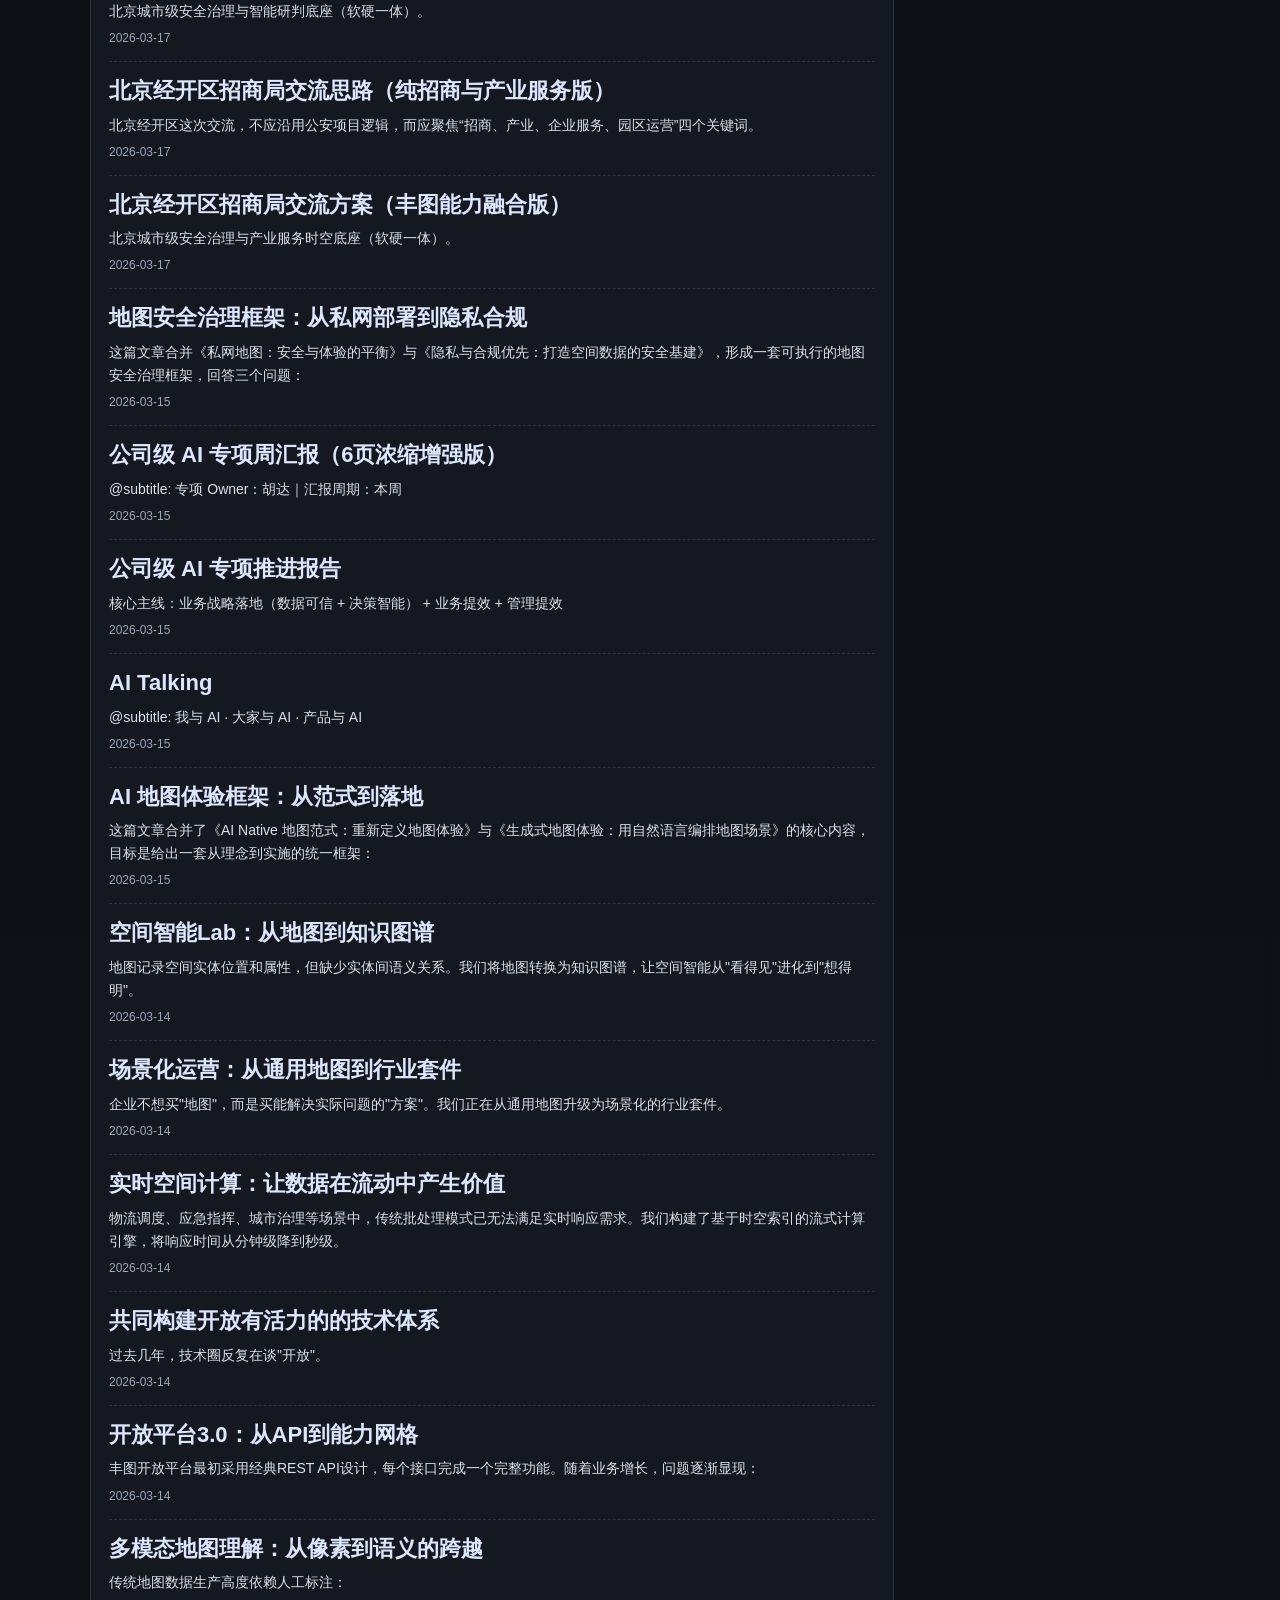
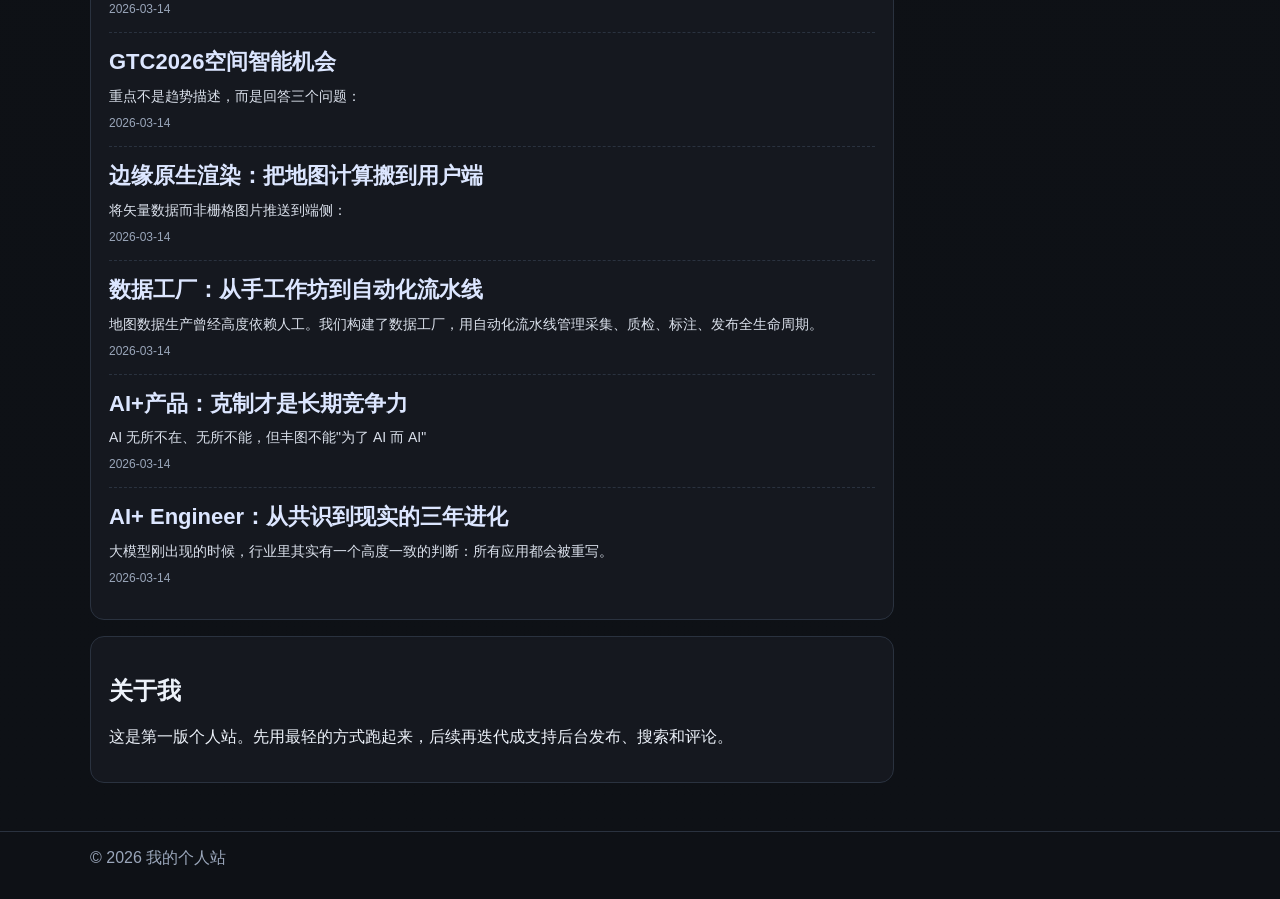
==== commit 6431b37d: "style(theme): use yage-like moon/sun day-night toggle icons" ====
--- a/index.html
+++ b/index.html
@@ -20,12 +20,16 @@
           <h1>Jerry的个人站</h1>
           <p>写点东西，记录一些有意思的事。</p>
         </div>
-        <button id="theme-toggle" class="btn btn-small" type="button">主题：黑夜</button>
+        <div class="site-actions">
+          <nav class="site-nav-inline">
+            <a href="#posts">文章</a>
+            <a href="#about">关于</a>
+          </nav>
+          <button id="theme-toggle" class="btn btn-small theme-toggle-icon" type="button" aria-label="切换主题" title="切换主题">
+            <span class="theme-icon" aria-hidden="true">🌙</span>
+          </button>
+        </div>
       </div>
-      <nav>
-        <a href="#posts">文章</a>
-        <a href="#about">关于</a>
-      </nav>
     </div>
   </header>
 
--- a/styles.css
+++ b/styles.css
@@ -1,21 +1,21 @@
 :root {
-  --bg: #0b1220;
-  --card: #121b2e;
-  --text: #e6ecff;
-  --muted: #95a2c9;
-  --accent: #6ea8ff;
-  --border: #23304f;
+  --bg: #0e1116;
+  --card: #171b22;
+  --text: #edf2fa;
+  --muted: #9aa6ba;
+  --accent: #7aa2ff;
+  --border: #2a323f;
   --header-bg: transparent;
 }
 
 body[data-theme='light'] {
-  --bg: #f6f8fc;
+  --bg: #f5f7fb;
   --card: #ffffff;
-  --text: #1f2a3d;
-  --muted: #5d6b86;
-  --accent: #2f73ff;
-  --border: #d8e1f2;
-  --header-bg: rgba(255,255,255,0.45);
+  --text: #1a2433;
+  --muted: #6a768c;
+  --accent: #406dff;
+  --border: #dce3ef;
+  --header-bg: rgba(255,255,255,0.7);
 }
 
 body[data-theme='light'] .card {
@@ -100,6 +100,18 @@
   gap: 10px;
 }
 
+.site-actions {
+  display: flex;
+  align-items: center;
+  gap: 10px;
+}
+
+.site-nav-inline {
+  display: flex;
+  align-items: center;
+  gap: 12px;
+}
+
 .site-header h1 { margin: 0 0 8px; }
 .site-header p { margin: 0 0 12px; color: var(--muted); }
 .site-header nav a {
@@ -107,6 +119,26 @@
   text-decoration: none;
   margin-right: 14px;
 }
+
+.site-nav-inline a {
+  margin-right: 0;
+  font-size: 15px;
+}
+
+.theme-toggle-icon {
+  width: 34px;
+  height: 34px;
+  padding: 0;
+  border-radius: 50%;
+  display: inline-flex;
+  align-items: center;
+  justify-content: center;
+}
+
+.theme-icon {
+  font-size: 18px;
+  line-height: 1;
+}
 .main-layout {
   padding: 22px 0 48px;
   display: grid;
@@ -127,12 +159,23 @@
   padding: 18px;
 }
 .post-list { list-style: none; margin: 0; padding: 0; }
-.post-list li { padding: 12px 0; border-bottom: 1px dashed var(--border); }
+.post-list li { padding: 14px 0 16px; border-bottom: 1px dashed var(--border); }
 .post-list li:last-child { border-bottom: none; }
 .post-list-featured { margin-bottom: 10px; }
 .post-list-featured li { padding: 10px 0; }
-.post-link { color: #dce6ff; text-decoration: none; font-size: 18px; font-weight: 600; }
-.post-meta { color: var(--muted); font-size: 13px; margin-top: 4px; }
+.post-link { color: #dce6ff; text-decoration: none; font-size: 22px; line-height: 1.35; font-weight: 700; }
+.post-summary {
+  color: color-mix(in srgb, var(--text) 78%, var(--muted) 22%);
+  font-size: 14px;
+  line-height: 1.65;
+  margin-top: 8px;
+  display: -webkit-box;
+  -webkit-line-clamp: 2;
+  -webkit-box-orient: vertical;
+  overflow: hidden;
+}
+
+.post-meta { color: var(--muted); font-size: 12px; margin-top: 8px; }
 .btn {
   border: 1px solid var(--border);
   border-radius: 8px;
@@ -520,8 +563,47 @@
     grid-template-columns: 1fr;
   }
 
+  .site-header {
+    padding: 14px 0 12px;
+  }
+
   .site-title-row {
-    flex-direction: column;
+    flex-direction: row;
+    align-items: center;
+    gap: 8px;
+  }
+
+  .site-actions {
+    margin-left: auto;
+    gap: 8px;
+  }
+
+  .site-nav-inline {
+    gap: 8px;
+  }
+
+  .site-nav-inline a {
+    font-size: 14px;
+  }
+
+  .site-header h1 {
+    margin: 0 0 4px;
+    font-size: 22px;
+  }
+
+  .site-header p {
+    margin: 0;
+    font-size: 13px;
+  }
+
+  #theme-toggle.theme-toggle-icon {
+    width: 30px;
+    height: 30px;
+    padding: 0;
+  }
+
+  .theme-icon {
+    font-size: 16px;
   }
 
   .viewer-toolbar {
@@ -532,26 +614,47 @@
     width: 100%;
   }
 
+  /* Mobile filter turns into floating panel: zero document height usage */
   .index-panel {
-    position: static;
-    order: -1;
+    position: fixed;
+    right: 12px;
+    bottom: 14px;
+    z-index: 40;
+    width: min(90vw, 360px);
+    order: initial;
+    padding: 0;
+    border: none;
+    background: transparent;
+  }
+
+  .index-panel-head {
+    justify-content: flex-end;
+  }
+
+  .index-panel .filter-title {
+    display: none;
+  }
+
+  .filter-toggle-btn {
+    border-radius: 999px;
+    padding: 8px 12px;
+    box-shadow: 0 8px 24px rgba(0, 0, 0, 0.28);
+    backdrop-filter: blur(6px);
+  }
+
+  .index-panel-body {
+    margin-top: 8px;
     padding: 10px 12px;
-  }
-
-  .index-panel .filter-title {
-    margin-bottom: 0;
-  }
-
-  .index-panel-body {
-    margin-top: 10px;
+    border: 1px solid var(--border);
+    border-radius: 12px;
+    background: color-mix(in srgb, var(--card) 92%, black 8%);
+    box-shadow: 0 12px 32px rgba(0, 0, 0, 0.35);
+    max-height: 58vh;
+    overflow: auto;
   }
 
   .index-panel.collapsed-mobile .index-panel-body {
     display: none;
-  }
-
-  .index-panel.collapsed-mobile {
-    margin-bottom: 2px;
   }
 
   .chips {
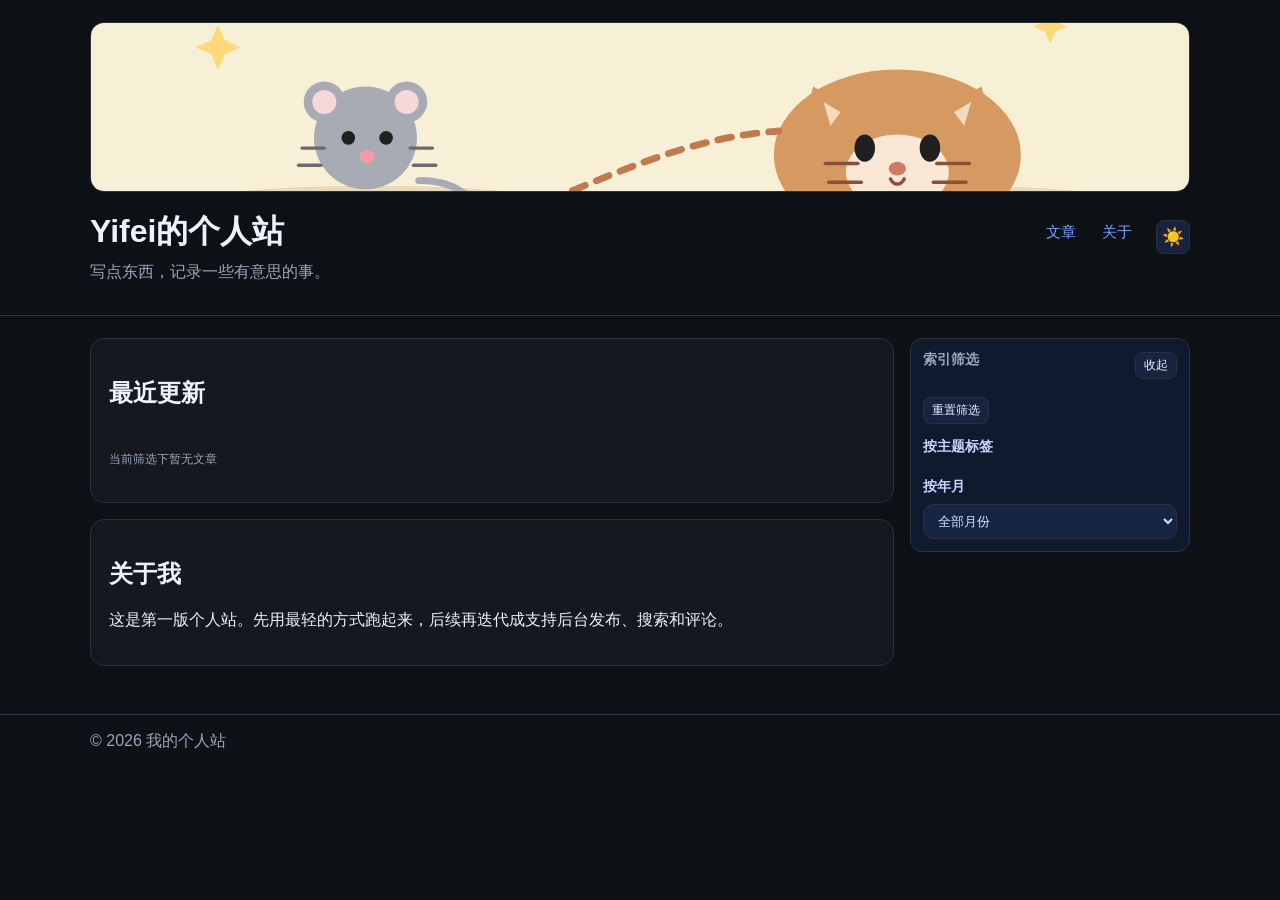
==== commit cdcc9c64: "gaiming" ====
--- a/index.html
+++ b/index.html
@@ -3,7 +3,7 @@
 <head>
   <meta charset="UTF-8" />
   <meta name="viewport" content="width=device-width, initial-scale=1.0" />
-  <title>Jerry的个人站</title>
+  <title></title>
   <meta name="description" content="记录想法、项目和日常笔记" />
   <meta http-equiv="Cache-Control" content="no-cache, no-store, must-revalidate" />
   <meta http-equiv="Pragma" content="no-cache" />
@@ -17,7 +17,7 @@
       <img class="header-banner" src="./assets/cat-mouse-banner.svg" alt="卡通风格猫追老鼠横幅插画（原创）" />
       <div class="site-title-row">
         <div>
-          <h1>Jerry的个人站</h1>
+          <h1>Yifei的个人站</h1>
           <p>写点东西，记录一些有意思的事。</p>
         </div>
         <div class="site-actions">
--- a/styles.css
+++ b/styles.css
@@ -618,17 +618,19 @@
   .index-panel {
     position: fixed;
     right: 12px;
-    bottom: 14px;
-    z-index: 40;
+    bottom: calc(14px + env(safe-area-inset-bottom));
+    z-index: 9999;
     width: min(90vw, 360px);
     order: initial;
     padding: 0;
     border: none;
     background: transparent;
+    pointer-events: none;
   }
 
   .index-panel-head {
     justify-content: flex-end;
+    pointer-events: auto;
   }
 
   .index-panel .filter-title {
@@ -640,6 +642,11 @@
     padding: 8px 12px;
     box-shadow: 0 8px 24px rgba(0, 0, 0, 0.28);
     backdrop-filter: blur(6px);
+    background: color-mix(in srgb, var(--card) 90%, black 10%);
+    border-color: var(--border);
+    color: var(--text);
+    min-width: 60px;
+    font-size: 13px;
   }
 
   .index-panel-body {
@@ -651,6 +658,7 @@
     box-shadow: 0 12px 32px rgba(0, 0, 0, 0.35);
     max-height: 58vh;
     overflow: auto;
+    pointer-events: auto;
   }
 
   .index-panel.collapsed-mobile .index-panel-body {
@@ -677,8 +685,4 @@
   .posts-grid {
     grid-template-columns: 1fr;
   }
-
-  .index-panel {
-    position: static;
-  }
-}
+}
